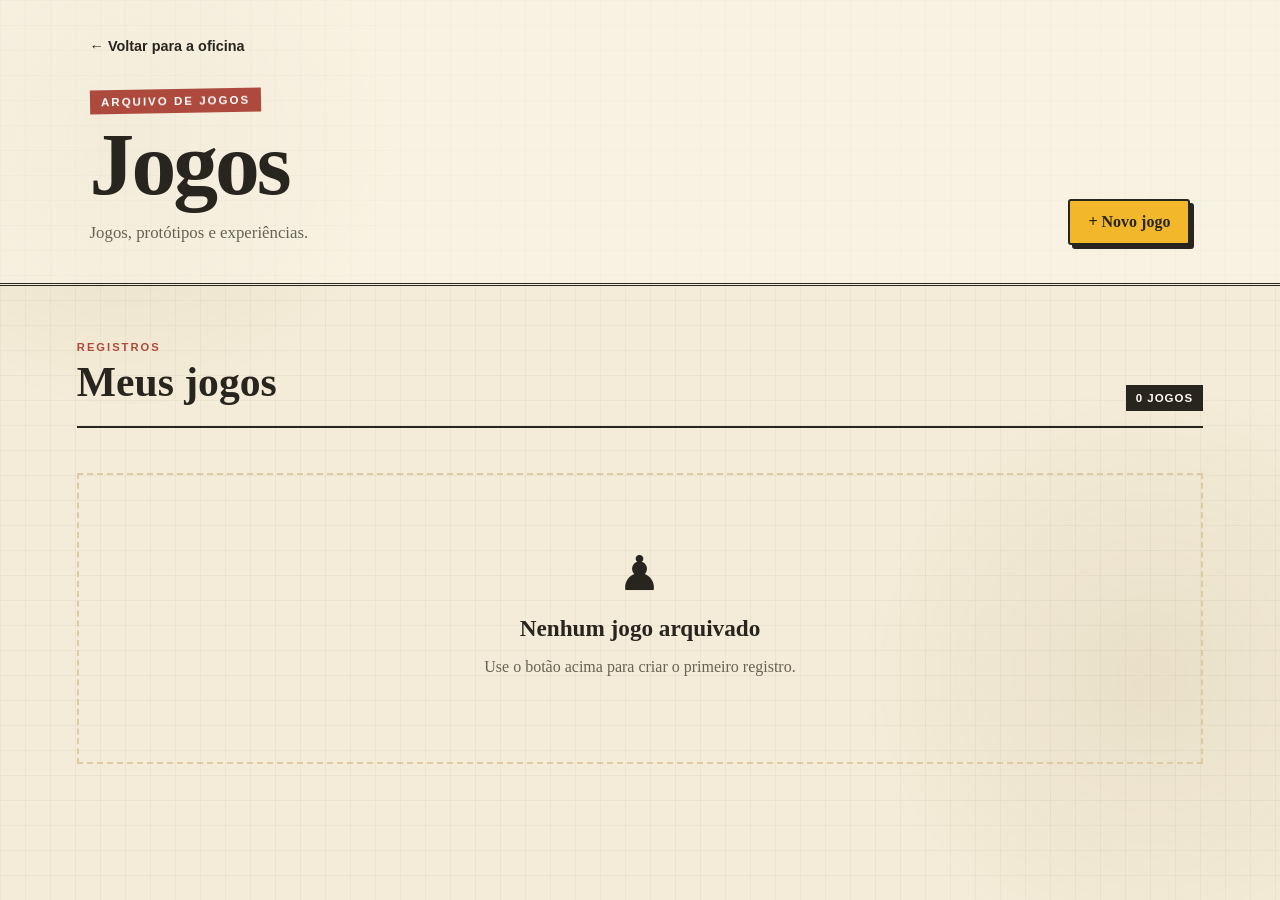
==== jogos/index.html @ a1cfc622 "Create games directory page" ====
<!DOCTYPE html>
<html lang="pt-BR">
<head>
  <meta charset="UTF-8">
  <meta name="viewport" content="width=device-width, initial-scale=1.0">
  <title>Jogos | Minha Oficina</title>
  <link rel="stylesheet" href="../css/style.css">
</head>
<body data-tipo="jogos" data-fonte="../dados/jogos.json" class="">
  <header class="cabecalho">
    <div>
      <a class="voltar" href="../index.html">← Voltar para a oficina</a>
      <p class="etiqueta">ARQUIVO DE JOGOS</p>
      <h1>Jogos</h1>
      <p class="subtitulo">Jogos, protótipos e experiências.</p>
    </div>
    <button class="botao-novo" id="abrir-formulario">+ Novo jogo</button>
  </header>
  <main class="conteudo">
    <section>
      <div class="titulo-secao">
        <div><p class="numero-arquivo">REGISTROS</p><h2>Meus jogos</h2></div>
        <span class="contador" id="contador">0</span>
      </div>
      <div id="lista-itens" class="grade-itens "></div>
      <div id="lista-vazia" class="lista-vazia">
        <span>♟</span><h3>Nenhum jogo arquivado</h3><p>Use o botão acima para criar o primeiro registro.</p>
      </div>
    </section>
  </main>
  <dialog id="formulario-dialogo">
    <form id="formulario-item">
      <div class="topo-formulario">
        <div><p class="numero-arquivo">NOVO REGISTRO</p><h2>Novo jogo</h2></div>
        <button type="button" id="fechar-formulario" class="botao-fechar" aria-label="Fechar">×</button>
      </div>
      <label>Nome do jogo<input id="nome-item" type="text" maxlength="120" required></label>
      <label>Descrição<textarea id="descricao-item" rows="6" maxlength="1500"></textarea></label>
      <label>Status<select id="status-item"><option value="Ideia">Ideia</option><option value="Protótipo">Protótipo</option><option value="Em desenvolvimento">Em desenvolvimento</option><option value="Pausado">Pausado</option><option value="Finalizado">Finalizado</option></select></label>
      <div class="acoes-formulario">
        <button type="button" class="botao-secundario" id="cancelar-formulario">Cancelar</button>
        <button type="submit">Criar</button>
      </div>
    </form>
  </dialog>
  <script src="../js/app.js"></script>
</body>
</html>
---- css/style.css ----
:root {
  --papel: #f4ecd8;
  --papel-claro: #fffaf0;
  --papel-escuro: #decba5;
  --tinta: #28251f;
  --tinta-suave: #686154;
  --amarelo: #f2b72b;
  --amarelo-claro: #ffd461;
  --laranja: #d77a27;
  --vermelho: #ad493d;
  --verde: #506e5b;
  --azul: #455f73;
  --sombra: rgba(48, 39, 23, 0.2);
}

* {
  box-sizing: border-box;
}

html {
  scroll-behavior: smooth;
}

body {
  margin: 0;
  min-height: 100vh;
  color: var(--tinta);
  background:
    linear-gradient(rgba(58, 48, 33, 0.045) 1px, transparent 1px),
    linear-gradient(90deg, rgba(58, 48, 33, 0.045) 1px, transparent 1px),
    var(--papel);
  background-size: 25px 25px;
  font-family: Georgia, "Times New Roman", serif;
}

body::before {
  content: "";
  position: fixed;
  inset: 0;
  z-index: -1;
  pointer-events: none;
  background:
    radial-gradient(circle at 10% 15%, rgba(120, 83, 36, 0.08), transparent 20%),
    radial-gradient(circle at 90% 75%, rgba(120, 83, 36, 0.08), transparent 22%);
}

button,
input,
textarea,
select {
  font: inherit;
}

button,
a {
  -webkit-tap-highlight-color: transparent;
}

.cabecalho {
  display: flex;
  align-items: flex-end;
  justify-content: space-between;
  gap: 30px;
  padding: 38px 7%;
  border-bottom: 3px double var(--tinta);
  background: rgba(255, 250, 240, 0.45);
}

.cabecalho-jogos {
  border-top: 8px solid var(--vermelho);
}

.cabecalho-jornal {
  border-top: 8px solid var(--tinta);
}

h1,
h2,
h3,
p {
  overflow-wrap: anywhere;
}

h1 {
  margin: 8px 0;
  font-size: clamp(2.6rem, 7vw, 5.8rem);
  line-height: 0.95;
  letter-spacing: -3px;
}

h2 {
  margin: 5px 0;
  font-size: clamp(1.7rem, 4vw, 2.6rem);
}

h3 {
  margin: 0;
  font-size: 1.45rem;
}

.subtitulo {
  max-width: 650px;
  margin: 14px 0 0;
  color: var(--tinta-suave);
  font-size: 1.05rem;
  line-height: 1.5;
}

.etiqueta {
  display: inline-block;
  margin: 10px 0 0;
  padding: 6px 11px;
  color: white;
  background: var(--vermelho);
  font: bold 0.72rem Arial, sans-serif;
  letter-spacing: 2px;
  transform: rotate(-1deg);
}

.voltar {
  display: block;
  width: fit-content;
  margin-bottom: 25px;
  color: var(--tinta);
  font-family: Arial, sans-serif;
  font-size: 0.9rem;
  font-weight: bold;
  text-decoration: none;
}

.voltar:hover {
  text-decoration: underline;
}

.conteudo {
  width: min(1200px, 88%);
  margin: 0 auto;
  padding: 55px 0 90px;
}

.titulo-secao {
  display: flex;
  align-items: flex-end;
  justify-content: space-between;
  gap: 20px;
  margin-bottom: 45px;
  padding-bottom: 15px;
  border-bottom: 2px solid var(--tinta);
}

.numero-arquivo {
  margin: 0 0 5px;
  color: var(--vermelho);
  font: bold 0.7rem Arial, sans-serif;
  letter-spacing: 2px;
}

.contador {
  padding: 7px 10px;
  color: var(--papel-claro);
  background: var(--tinta);
  font: bold 0.72rem Arial, sans-serif;
  letter-spacing: 1px;
  text-transform: uppercase;
}

.botao-novo,
form button {
  padding: 12px 18px;
  color: var(--tinta);
  background: var(--amarelo);
  border: 2px solid var(--tinta);
  border-radius: 3px;
  box-shadow: 4px 4px 0 var(--tinta);
  font-weight: bold;
  cursor: pointer;
}

.botao-novo:hover,
form button:hover {
  transform: translate(-2px, -2px);
  box-shadow: 6px 6px 0 var(--tinta);
}

.grade-pastas,
.grade-itens {
  display: grid;
  grid-template-columns: repeat(auto-fill, minmax(245px, 1fr));
  gap: 45px 28px;
}

.pasta {
  position: relative;
  display: block;
  min-height: 230px;
  margin-top: 25px;
  padding: 28px 18px 18px;
  color: var(--tinta);
  background: var(--amarelo-claro);
  border: 2px solid var(--tinta);
  border-radius: 5px 12px 10px 8px;
  box-shadow: 9px 10px 0 var(--sombra);
  text-decoration: none;
  transition: 160ms ease;
}

.pasta::before {
  content: "";
  position: absolute;
  top: -25px;
  left: -2px;
  width: 120px;
  height: 27px;
  background: inherit;
  border: 2px solid var(--tinta);
  border-bottom: 0;
  border-radius: 9px 14px 0 0;
}

.pasta:nth-child(even) {
  transform: rotate(0.6deg);
}

.pasta:nth-child(odd) {
  transform: rotate(-0.5deg);
}

.pasta:hover {
  z-index: 2;
  transform: translateY(-8px) rotate(0deg);
  box-shadow: 13px 16px 0 var(--sombra);
}

.pasta-jogos {
  background: #e99252;
}

.pasta-jornal {
  background: #d9d2c0;
}

.aba-pasta {
  position: relative;
  z-index: 1;
  display: block;
  margin-bottom: 15px;
  font: bold 0.7rem Arial, sans-serif;
  letter-spacing: 2px;
}

.papel-interno {
  min-height: 170px;
  padding: 22px;
  background: var(--papel-claro);
  border: 1px solid rgba(40, 37, 31, 0.4);
  box-shadow: 0 3px 7px rgba(40, 37, 31, 0.15);
}

.papel-interno p {
  color: var(--tinta-suave);
  line-height: 1.5;
}

.icone {
  display: block;
  margin-bottom: 18px;
  font-size: 2.4rem;
}

.cartao {
  position: relative;
  display: flex;
  min-height: 230px;
  flex-direction: column;
  padding: 25px;
  background: var(--papel-claro);
  border: 2px solid var(--tinta);
  box-shadow: 8px 8px 0 var(--papel-escuro);
}

.cartao::before {
  content: "";
  position: absolute;
  top: -11px;
  left: 50%;
  width: 72px;
  height: 23px;
  background: rgba(218, 193, 139, 0.7);
  transform: translateX(-50%) rotate(-2deg);
}

.cartao h3 {
  margin: 18px 0 10px;
}

.descricao-cartao {
  flex: 1;
  color: var(--tinta-suave);
  line-height: 1.55;
  white-space: pre-wrap;
}

.rodape-cartao {
  display: flex;
  align-items: center;
  justify-content: space-between;
  gap: 12px;
  margin-top: 25px;
  padding-top: 15px;
  border-top: 1px dashed var(--tinta-suave);
}

.status {
  display: inline-block;
  align-self: flex-start;
  padding: 6px 9px;
  color: white;
  background: var(--verde);
  font: bold 0.68rem Arial, sans-serif;
  letter-spacing: 1px;
  text-transform: uppercase;
}

.data-item {
  color: var(--tinta-suave);
  font: 0.72rem Arial, sans-serif;
}

.botao-excluir {
  padding: 7px 10px;
  color: var(--vermelho);
  background: transparent;
  border: 1px solid var(--vermelho);
  cursor: pointer;
}

.botao-excluir:hover {
  color: white;
  background: var(--vermelho);
}

.grade-jornal .cartao {
  border-top: 8px solid var(--tinta);
}

.grade-jornal .cartao h3 {
  font-size: 1.8rem;
  line-height: 1.05;
}

.lista-vazia {
  padding: 70px 25px;
  text-align: center;
  color: var(--tinta-suave);
  border: 2px dashed var(--papel-escuro);
}

.lista-vazia span {
  display: block;
  margin-bottom: 14px;
  color: var(--tinta);
  font-size: 3rem;
}

.lista-vazia h3 {
  color: var(--tinta);
}

.lista-vazia.escondida {
  display: none;
}

dialog {
  width: min(560px, 92%);
  max-height: 90vh;
  padding: 0;
  color: var(--tinta);
  background: var(--papel);
  border: 2px solid var(--tinta);
  box-shadow: 12px 12px 0 var(--tinta);
}

dialog::backdrop {
  background: rgba(25, 23, 19, 0.7);
  backdrop-filter: blur(2px);
}

form {
  display: grid;
  gap: 20px;
  padding: 30px;
}

.topo-formulario {
  display: flex;
  align-items: flex-start;
  justify-content: space-between;
  gap: 20px;
  padding-bottom: 15px;
  border-bottom: 2px solid var(--tinta);
}

.botao-fechar {
  padding: 4px 11px;
  color: white;
  background: var(--vermelho);
  box-shadow: 3px 3px 0 var(--tinta);
  font-size: 1.3rem;
}

label {
  display: grid;
  gap: 8px;
  font-weight: bold;
}

input,
textarea,
select {
  width: 100%;
  padding: 12px;
  color: var(--tinta);
  background: var(--papel-claro);
  border: 2px solid var(--tinta);
  border-radius: 0;
  outline: none;
}

textarea {
  resize: vertical;
}

input:focus,
textarea:focus,
select:focus {
  box-shadow: 4px 4px 0 var(--amarelo);
}

.acoes-formulario {
  display: flex;
  justify-content: flex-end;
  gap: 14px;
  margin-top: 5px;
}

.botao-secundario {
  background: var(--papel-claro);
}

footer {
  display: flex;
  justify-content: space-between;
  gap: 20px;
  padding: 18px 7%;
  color: var(--papel-claro);
  background: var(--tinta);
  font: bold 0.68rem Arial, sans-serif;
  letter-spacing: 1.5px;
}

@media (max-width: 700px) {
  .cabecalho {
    align-items: flex-start;
    flex-direction: column;
    padding: 30px 6%;
  }

  h1 {
    letter-spacing: -2px;
  }

  .botao-novo {
    width: 100%;
  }

  .conteudo {
    width: 88%;
    padding-top: 40px;
  }

  .titulo-secao {
    align-items: flex-start;
    flex-direction: column;
  }

  .grade-pastas,
  .grade-itens {
    grid-template-columns: 1fr;
  }

  .acoes-formulario {
    flex-direction: column-reverse;
  }

  .acoes-formulario button {
    width: 100%;
  }

  footer {
    align-items: flex-start;
    flex-direction: column;
  }
}
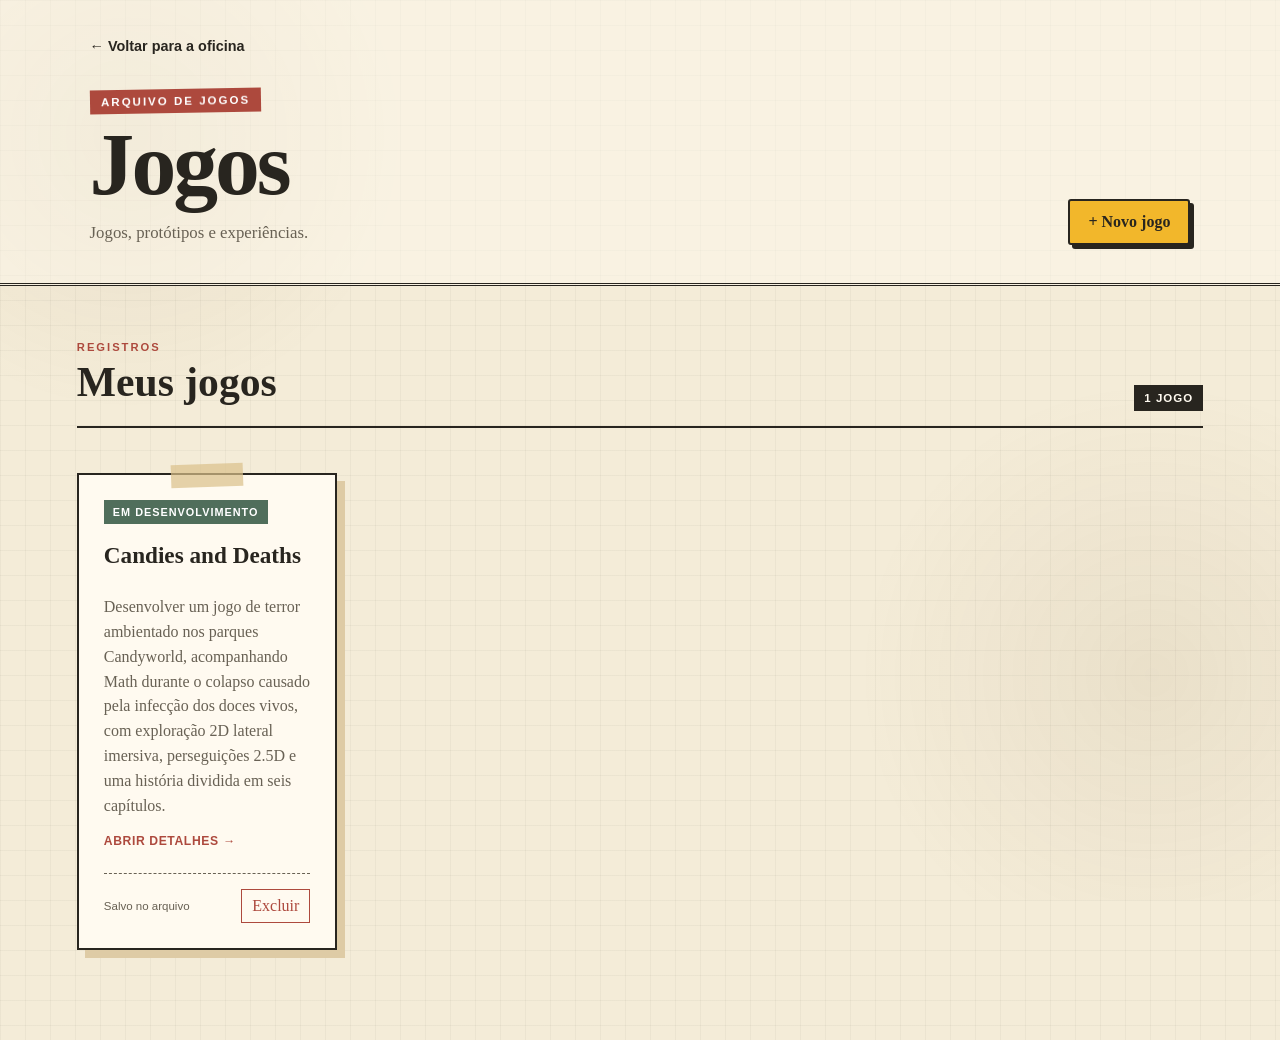
==== commit 73a0a23a: "Atualiza carregamento dos detalhes em jogos" ====
--- a/jogos/index.html
+++ b/jogos/index.html
@@ -1,48 +1,5 @@
 <!DOCTYPE html>
-<html lang="pt-BR">
-<head>
-  <meta charset="UTF-8">
-  <meta name="viewport" content="width=device-width, initial-scale=1.0">
-  <title>Jogos | Minha Oficina</title>
-  <link rel="stylesheet" href="../css/style.css">
-</head>
-<body data-tipo="jogos" data-fonte="../dados/jogos.json" class="">
-  <header class="cabecalho">
-    <div>
-      <a class="voltar" href="../index.html">← Voltar para a oficina</a>
-      <p class="etiqueta">ARQUIVO DE JOGOS</p>
-      <h1>Jogos</h1>
-      <p class="subtitulo">Jogos, protótipos e experiências.</p>
-    </div>
-    <button class="botao-novo" id="abrir-formulario">+ Novo jogo</button>
-  </header>
-  <main class="conteudo">
-    <section>
-      <div class="titulo-secao">
-        <div><p class="numero-arquivo">REGISTROS</p><h2>Meus jogos</h2></div>
-        <span class="contador" id="contador">0</span>
-      </div>
-      <div id="lista-itens" class="grade-itens "></div>
-      <div id="lista-vazia" class="lista-vazia">
-        <span>♟</span><h3>Nenhum jogo arquivado</h3><p>Use o botão acima para criar o primeiro registro.</p>
-      </div>
-    </section>
-  </main>
-  <dialog id="formulario-dialogo">
-    <form id="formulario-item">
-      <div class="topo-formulario">
-        <div><p class="numero-arquivo">NOVO REGISTRO</p><h2>Novo jogo</h2></div>
-        <button type="button" id="fechar-formulario" class="botao-fechar" aria-label="Fechar">×</button>
-      </div>
-      <label>Nome do jogo<input id="nome-item" type="text" maxlength="120" required></label>
-      <label>Descrição<textarea id="descricao-item" rows="6" maxlength="1500"></textarea></label>
-      <label>Status<select id="status-item"><option value="Ideia">Ideia</option><option value="Protótipo">Protótipo</option><option value="Em desenvolvimento">Em desenvolvimento</option><option value="Pausado">Pausado</option><option value="Finalizado">Finalizado</option></select></label>
-      <div class="acoes-formulario">
-        <button type="button" class="botao-secundario" id="cancelar-formulario">Cancelar</button>
-        <button type="submit">Criar</button>
-      </div>
-    </form>
-  </dialog>
-  <script src="../js/app.js"></script>
-</body>
-</html>+<html lang="pt-BR"><head><meta charset="UTF-8"><meta name="viewport" content="width=device-width,initial-scale=1.0"><title>Jogos | Minha Oficina</title><link rel="stylesheet" href="../css/style.css"></head>
+<body data-tipo="jogos" data-fonte="../dados/jogos.json"><header class="cabecalho"><div><a class="voltar" href="../index.html">← Voltar para a oficina</a><p class="etiqueta">ARQUIVO DE JOGOS</p><h1>Jogos</h1><p class="subtitulo">Jogos, protótipos e experiências.</p></div><button class="botao-novo" id="abrir-formulario">+ Novo jogo</button></header>
+<main class="conteudo"><section><div class="titulo-secao"><div><p class="numero-arquivo">REGISTROS</p><h2>Meus jogos</h2></div><span class="contador" id="contador">0 jogos</span></div><div id="lista-itens" class="grade-itens"></div><div id="lista-vazia" class="lista-vazia"><span>♟</span><h3>Nenhum jogo arquivado</h3><p>Use o botão acima para criar o primeiro registro.</p></div></section></main>
+<dialog id="formulario-dialogo"><form id="formulario-item"><div class="topo-formulario"><div><p class="numero-arquivo">NOVO REGISTRO</p><h2>Novo jogo</h2></div><button type="button" id="fechar-formulario" class="botao-fechar" aria-label="Fechar">×</button></div><label>Nome do jogo<input id="nome-item" type="text" maxlength="120" required></label><label>Descrição<textarea id="descricao-item" rows="6" maxlength="1500"></textarea></label><label>Status<select id="status-item"><option>Ideia</option><option>Protótipo</option><option>Em desenvolvimento</option><option>Pausado</option><option>Finalizado</option></select></label><div class="acoes-formulario"><button type="button" class="botao-secundario" id="cancelar-formulario">Cancelar</button><button type="submit">Criar</button></div></form></dialog><script src="../js/app.js?v=20260912-3"></script></body></html>
--- a/css/style.css
+++ b/css/style.css
@@ -501,3 +501,329 @@
     flex-direction: column;
   }
 }
+
+
+/* Página de detalhes do projeto */
+.cartao-clicavel {
+  cursor: pointer;
+  transition: transform 160ms ease, box-shadow 160ms ease;
+}
+
+.cartao-clicavel:hover,
+.cartao-clicavel:focus-visible {
+  transform: translateY(-5px);
+  box-shadow: 12px 13px 0 var(--papel-escuro);
+  outline: none;
+}
+
+.dica-detalhes {
+  color: var(--vermelho);
+  font: bold 0.76rem Arial, sans-serif;
+  letter-spacing: 0.6px;
+  text-transform: uppercase;
+}
+
+.detalhes-carregando,
+.detalhes-erro {
+  padding: 50px 24px;
+  text-align: center;
+  border: 2px dashed var(--papel-escuro);
+}
+
+.cabecalho-projeto {
+  align-items: flex-start;
+}
+
+.identidade-projeto {
+  max-width: 820px;
+}
+
+.metadados-projeto {
+  display: flex;
+  flex-wrap: wrap;
+  gap: 8px;
+  margin-top: 18px;
+}
+
+.selo-detalhe {
+  padding: 7px 10px;
+  color: white;
+  background: var(--verde);
+  font: bold 0.7rem Arial, sans-serif;
+  letter-spacing: 1px;
+  text-transform: uppercase;
+}
+
+.selo-detalhe.secundario {
+  background: var(--azul);
+}
+
+.objetivo-destaque {
+  margin: 0 0 35px;
+  padding: 24px 28px;
+  background: var(--papel-claro);
+  border-left: 8px solid var(--amarelo);
+  box-shadow: 6px 6px 0 var(--papel-escuro);
+  font-size: 1.15rem;
+  line-height: 1.65;
+}
+
+.abas-detalhes {
+  display: flex;
+  gap: 8px;
+  margin-bottom: 28px;
+  padding-bottom: 12px;
+  overflow-x: auto;
+  border-bottom: 2px solid var(--tinta);
+}
+
+.aba-detalhe {
+  flex: 0 0 auto;
+  padding: 10px 14px;
+  color: var(--tinta);
+  background: var(--papel-claro);
+  border: 2px solid var(--tinta);
+  box-shadow: none;
+  font: bold 0.76rem Arial, sans-serif;
+  letter-spacing: 0.6px;
+  cursor: pointer;
+}
+
+.aba-detalhe.ativa {
+  background: var(--amarelo);
+  box-shadow: 3px 3px 0 var(--tinta);
+}
+
+.painel-detalhe {
+  display: none;
+}
+
+.painel-detalhe.ativo {
+  display: block;
+}
+
+.grade-detalhes {
+  display: grid;
+  grid-template-columns: repeat(auto-fit, minmax(270px, 1fr));
+  gap: 22px;
+}
+
+.bloco-detalhe {
+  padding: 24px;
+  background: var(--papel-claro);
+  border: 2px solid var(--tinta);
+  box-shadow: 6px 6px 0 var(--papel-escuro);
+}
+
+.bloco-detalhe h3 {
+  margin-bottom: 14px;
+}
+
+.bloco-detalhe p,
+.bloco-detalhe li {
+  color: var(--tinta-suave);
+  line-height: 1.55;
+}
+
+.bloco-detalhe ul,
+.bloco-detalhe ol {
+  margin: 12px 0 0;
+  padding-left: 22px;
+}
+
+.lista-etapas {
+  display: grid;
+  gap: 14px;
+  padding: 0;
+  list-style: none;
+}
+
+.etapa-projeto {
+  display: grid;
+  grid-template-columns: auto 1fr auto;
+  gap: 15px;
+  align-items: start;
+  padding: 18px;
+  background: var(--papel-claro);
+  border: 2px solid var(--tinta);
+}
+
+.numero-etapa {
+  display: grid;
+  width: 36px;
+  height: 36px;
+  place-items: center;
+  color: white;
+  background: var(--tinta);
+  font-weight: bold;
+}
+
+.estado-etapa {
+  padding: 5px 8px;
+  color: white;
+  background: var(--verde);
+  font: bold 0.65rem Arial, sans-serif;
+  text-transform: uppercase;
+}
+
+.lista-materiais {
+  display: grid;
+  grid-template-columns: repeat(auto-fit, minmax(230px, 1fr));
+  gap: 14px;
+  padding: 0;
+  list-style: none;
+}
+
+.material-item {
+  padding: 17px;
+  background: var(--papel-claro);
+  border: 1px solid var(--tinta);
+}
+
+@media (max-width: 700px) {
+  .etapa-projeto {
+    grid-template-columns: auto 1fr;
+  }
+
+  .estado-etapa {
+    grid-column: 2;
+    justify-self: start;
+  }
+}
+
+/* Pesquisa de materiais com Gemini */
+.pesquisa-materiais {
+  margin-bottom: 28px;
+  padding: 26px;
+  background: #fff3c9;
+  border: 2px solid var(--tinta);
+  box-shadow: 7px 7px 0 var(--amarelo);
+}
+
+.pesquisa-materiais h3 {
+  margin: 7px 0;
+}
+
+.pesquisa-materiais > p {
+  color: var(--tinta-suave);
+}
+
+.etiqueta-pesquisa {
+  margin: 0;
+  color: var(--vermelho);
+  font: bold 0.68rem Arial, sans-serif;
+  letter-spacing: 2px;
+}
+
+.form-pesquisa-material {
+  display: block;
+  padding: 12px 0 0;
+}
+
+.linha-pesquisa {
+  display: grid;
+  grid-template-columns: 1fr auto;
+  gap: 10px;
+  margin-top: 8px;
+}
+
+.linha-pesquisa button:disabled {
+  cursor: wait;
+  opacity: 0.65;
+}
+
+.grade-produtos {
+  display: grid;
+  grid-template-columns: repeat(auto-fit, minmax(210px, 1fr));
+  gap: 16px;
+  margin-top: 24px;
+}
+
+.produto-encontrado {
+  overflow: hidden;
+  background: var(--papel-claro);
+  border: 2px solid var(--tinta);
+}
+
+.imagem-produto {
+  display: block;
+  width: 100%;
+  height: 165px;
+  object-fit: contain;
+  background: white;
+  border-bottom: 1px solid var(--papel-escuro);
+}
+
+.imagem-produto.sem-imagem {
+  display: grid;
+  place-items: center;
+  color: var(--tinta-suave);
+  font: bold 0.7rem Arial, sans-serif;
+  letter-spacing: 1px;
+}
+
+.dados-produto {
+  display: grid;
+  gap: 9px;
+  padding: 16px;
+}
+
+.dados-produto h4,
+.dados-produto p {
+  margin: 0;
+}
+
+.dados-produto small,
+.dados-produto p,
+.nota-precos {
+  color: var(--tinta-suave);
+}
+
+.preco-produto {
+  color: var(--verde);
+  font-size: 1.2rem;
+}
+
+.link-produto {
+  width: fit-content;
+  color: var(--vermelho);
+  font-weight: bold;
+}
+
+.link-indisponivel,
+.aviso-pesquisa,
+.erro-pesquisa {
+  display: block;
+  margin-top: 18px;
+  padding: 12px;
+  background: var(--papel-claro);
+}
+
+.erro-pesquisa {
+  color: var(--vermelho);
+  border-left: 5px solid var(--vermelho);
+}
+
+.nota-precos {
+  font-size: 0.82rem;
+}
+
+@media (max-width: 700px) {
+  .linha-pesquisa {
+    grid-template-columns: 1fr;
+  }
+}
+
+
+.botao-externo {
+  padding: 12px 14px;
+  color: var(--tinta);
+  background: var(--papel-claro);
+  border: 2px solid var(--tinta);
+  font-weight: bold;
+  cursor: pointer;
+}
+
+.botao-externo:hover {
+  background: var(--amarelo-claro);
+}
